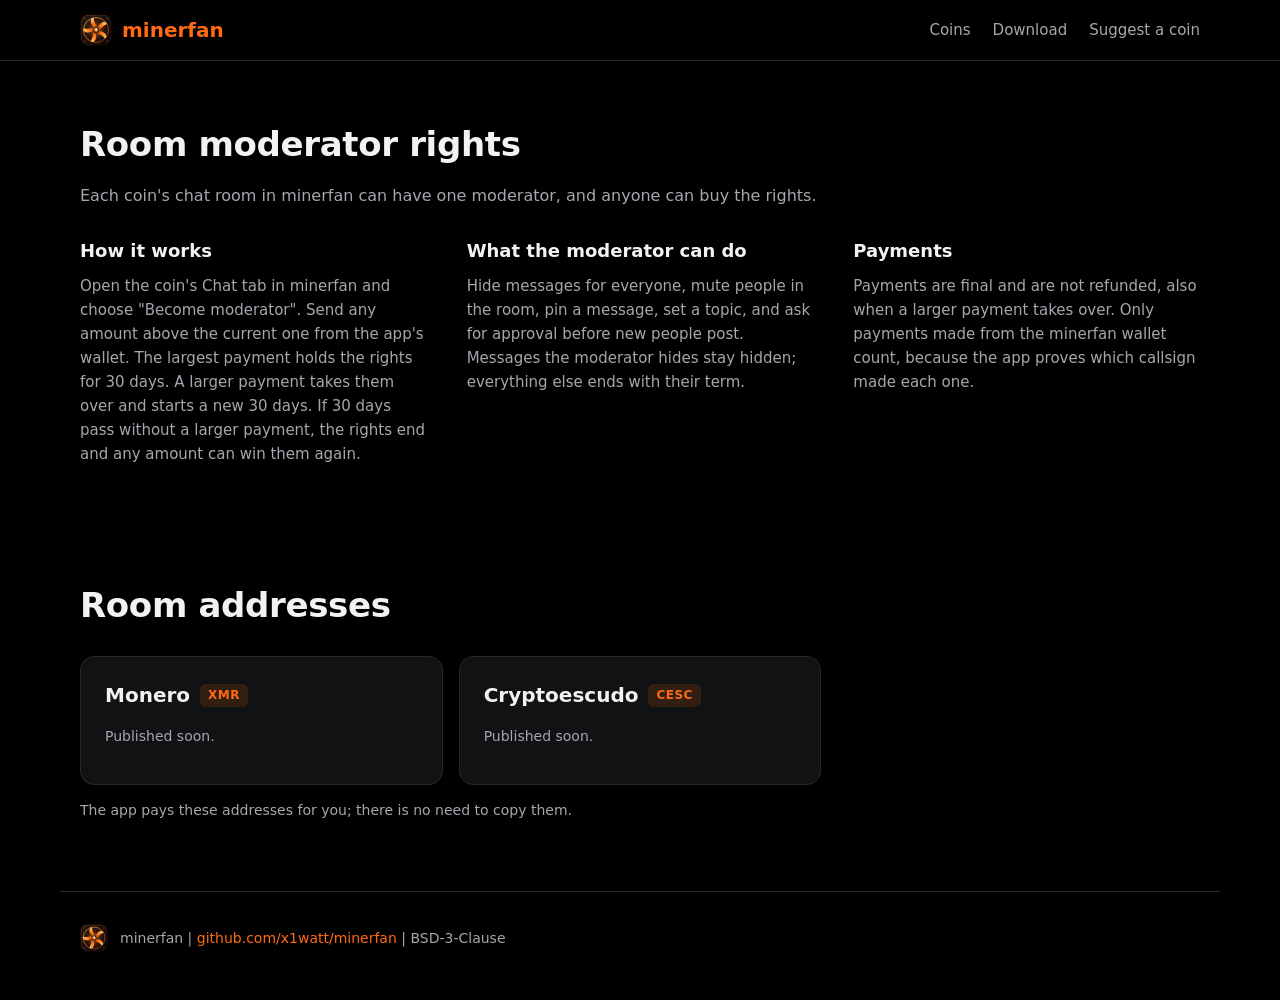
==== moderation.html @ f653abac "Room moderator rights page (addresses to be published), linked from the chat card" ====
<!doctype html>
<html lang="en">
<head>
<meta charset="utf-8">
<meta name="viewport" content="width=device-width, initial-scale=1">
<title>minerfan: room moderator rights</title>
<meta name="description" content="How moderator rights in minerfan's coin chat rooms are bought, and the address of each room.">
<meta name="theme-color" content="#000000">
<link rel="icon" href="img/icon.svg" type="image/svg+xml">
<link rel="stylesheet" href="style.css">
</head>
<body>

<header class="top">
  <div class="wrap bar">
    <a class="brand" href="index.html"><img src="img/icon.svg" alt="" width="32" height="32"> minerfan</a>
    <nav>
      <a href="index.html#coins">Coins</a>
      <a href="index.html#download">Download</a>
      <a href="index.html#suggest">Suggest a coin</a>
    </nav>
  </div>
</header>

<main>
<section class="wrap">
  <h2>Room moderator rights</h2>
  <p class="section-lead">Each coin's chat room in minerfan can have one
  moderator, and anyone can buy the rights.</p>

  <div class="grid two notes">
    <div>
      <h3>How it works</h3>
      <p>Open the coin's Chat tab in minerfan and choose "Become moderator".
      Send any amount above the current one from the app's wallet. The
      largest payment holds the rights for 30 days. A larger payment takes
      them over and starts a new 30 days. If 30 days pass without a larger
      payment, the rights end and any amount can win them again.</p>
    </div>
    <div>
      <h3>What the moderator can do</h3>
      <p>Hide messages for everyone, mute people in the room, pin a message,
      set a topic, and ask for approval before new people post. Messages the
      moderator hides stay hidden; everything else ends with their term.</p>
    </div>
    <div>
      <h3>Payments</h3>
      <p>Payments are final and are not refunded, also when a larger payment
      takes over. Only payments made from the minerfan wallet count, because
      the app proves which callsign made each one.</p>
    </div>
  </div>
</section>

<section class="wrap">
  <h2>Room addresses</h2>
  <div class="coins">
    <article class="coin">
      <h3>Monero <span class="ticker">XMR</span></h3>
      <p class="fine">Published soon.</p>
    </article>
    <article class="coin">
      <h3>Cryptoescudo <span class="ticker">CESC</span></h3>
      <p class="fine">Published soon.</p>
    </article>
  </div>
  <p class="fine">The app pays these addresses for you; there is no need to
  copy them.</p>
</section>
</main>

<footer class="wrap foot">
  <img src="img/icon.svg" alt="" width="28" height="28">
  <span>minerfan | <a href="https://github.com/x1watt/minerfan">github.com/x1watt/minerfan</a> | BSD-3-Clause</span>
</footer>

</body>
</html>
---- style.css ----
:root {
  --bg: #000;
  --panel: #111214;
  --panel-2: #17181b;
  --line: #26282c;
  --text: #f2f2f2;
  --muted: #a4a7ad;
  --accent: #ff6a13;
  --accent-soft: rgba(255, 106, 19, 0.14);
  --radius: 14px;
  color-scheme: dark;
}

* { box-sizing: border-box; }

html { scroll-behavior: smooth; }

body {
  margin: 0;
  background: var(--bg);
  color: var(--text);
  font: 16px/1.6 system-ui, -apple-system, "Segoe UI", Roboto, Ubuntu, "Helvetica Neue", Arial, sans-serif;
  -webkit-font-smoothing: antialiased;
}

a { color: var(--accent); text-decoration: none; }
a:hover { text-decoration: underline; }

img { max-width: 100%; height: auto; display: block; }

.wrap {
  max-width: 1160px;
  margin: 0 auto;
  padding-inline: 20px;
}

/* top bar */
.top {
  position: sticky;
  top: 0;
  z-index: 10;
  background: rgba(0, 0, 0, 0.82);
  backdrop-filter: blur(10px);
  border-bottom: 1px solid var(--line);
}
.bar {
  display: flex;
  align-items: center;
  justify-content: space-between;
  gap: 16px;
  min-height: 60px;
}
.brand {
  display: flex;
  align-items: center;
  gap: 10px;
  color: var(--accent);
  font-weight: 700;
  font-size: 20px;
}
.brand:hover { text-decoration: none; }
nav { display: flex; gap: 22px; flex-wrap: wrap; }
nav a { color: var(--muted); font-size: 15px; }
nav a:hover { color: var(--text); text-decoration: none; }

/* hero */
.hero {
  display: grid;
  grid-template-columns: 1fr 1.25fr;
  gap: 48px;
  align-items: center;
  padding-block: 72px 56px;
}
.eyebrow {
  color: var(--accent);
  font-weight: 600;
  font-size: 14px;
  letter-spacing: 0.04em;
  text-transform: uppercase;
  margin: 0 0 14px;
}
h1 {
  font-size: clamp(34px, 4.6vw, 54px);
  line-height: 1.08;
  margin: 0 0 20px;
  letter-spacing: -0.02em;
}
.lead { color: var(--muted); font-size: 18px; margin: 0 0 28px; }
.cta { display: flex; flex-wrap: wrap; gap: 12px; }
.btn {
  display: inline-block;
  padding: 12px 20px;
  border-radius: 999px;
  font-weight: 600;
  font-size: 15px;
  border: 1px solid transparent;
}
.btn:hover { text-decoration: none; filter: brightness(1.08); }
.btn.primary { background: var(--accent); color: #140700; }
.btn.ghost { border-color: var(--line); color: var(--text); }
.fine { color: var(--muted); font-size: 14px; }
.center { text-align: center; }

.hero-shot {
  margin: 0;
  border-radius: var(--radius);
  overflow: hidden;
  border: 1px solid var(--line);
  box-shadow: 0 30px 80px rgba(255, 106, 19, 0.12), 0 10px 30px rgba(0, 0, 0, 0.6);
}

/* sections */
section { padding-block: 56px; }
h2 {
  font-size: clamp(26px, 3vw, 34px);
  margin: 0 0 24px;
  letter-spacing: -0.01em;
}
h3 { font-size: 18px; margin: 0 0 8px; }
.section-lead { color: var(--muted); margin: -12px 0 28px; max-width: 760px; }

.grid {
  display: grid;
  grid-template-columns: repeat(auto-fill, minmax(250px, 1fr));
  gap: 16px;
}
.grid.two { grid-template-columns: repeat(auto-fill, minmax(320px, 1fr)); gap: 28px 40px; }
.card {
  background: var(--panel);
  border: 1px solid var(--line);
  border-radius: var(--radius);
  padding: 22px;
}
.card h3 { color: var(--text); }
.card p, .notes p { color: var(--muted); margin: 0; font-size: 15px; }
.card::before {
  content: "";
  display: block;
  width: 28px;
  height: 4px;
  border-radius: 2px;
  background: var(--accent);
  margin-bottom: 14px;
}

/* screenshots */
.shots {
  display: grid;
  grid-template-columns: repeat(2, 1fr);
  gap: 28px;
}
figure { margin: 0; }
.shots img, .chat-pair img {
  border-radius: 10px;
  border: 1px solid var(--line);
}
figcaption, .caption { color: var(--muted); font-size: 15px; margin-top: 10px; }
figcaption b, .caption b { color: var(--text); }

.chat-pair {
  display: grid;
  grid-template-columns: 1fr 250px;
  gap: 24px;
  align-items: start;
  margin-top: 36px;
  padding: 24px;
  background: var(--panel);
  border: 1px solid var(--line);
  border-radius: var(--radius);
}
.chat-pair .caption { grid-column: 1 / -1; margin: 0; }
.chat-pair .phone img { border-radius: 22px; }

/* downloads */
.downloads {
  display: grid;
  grid-template-columns: 1fr 1fr;
  gap: 20px;
  margin-bottom: 18px;
}
.dl {
  background: var(--panel);
  border: 1px solid var(--line);
  border-radius: var(--radius);
  padding: 26px;
}
.dl h3 { font-size: 22px; }
.dl p { color: var(--muted); margin: 0 0 18px; }
.dl ol { color: var(--muted); font-size: 14px; padding-left: 20px; margin: 18px 0 0; }
.dl ol li { margin-bottom: 6px; }
pre {
  background: var(--panel-2);
  border: 1px solid var(--line);
  border-radius: 10px;
  padding: 14px 16px;
  overflow-x: auto;
  margin: 18px 0 10px;
}
code { font: 14px/1.5 ui-monospace, SFMono-Regular, Menlo, Consolas, monospace; color: var(--text); }

.notes h3 { color: var(--text); }

/* footer */
.foot {
  display: flex;
  align-items: center;
  gap: 12px;
  color: var(--muted);
  font-size: 14px;
  padding-block: 32px 48px;
  border-top: 1px solid var(--line);
}

@media (max-width: 900px) {
  .hero { grid-template-columns: 1fr; padding-block: 44px 24px; gap: 32px; }
  .shots { grid-template-columns: 1fr; }
  .downloads { grid-template-columns: 1fr; }
  .chat-pair { grid-template-columns: 1fr; }
  .chat-pair .phone { max-width: 260px; margin: 0 auto; }
}

@media (max-width: 560px) {
  nav { gap: 16px; flex-wrap: nowrap; }
  nav a[href="#features"], nav a[href="#screens"] { display: none; }
  .btn { width: 100%; text-align: center; }
}

/* icons in buttons (Simple Icons, CC0) */
.btn { display: inline-flex; align-items: center; gap: 10px; }
svg.os { width: 18px; height: 18px; fill: currentColor; flex: none; }

/* suggest a coin */
.suggest {
  display: grid;
  grid-template-columns: 1fr auto;
  gap: 28px;
  align-items: end;
  background: var(--panel);
  border: 1px solid var(--line);
  border-radius: var(--radius);
  padding: 26px;
}
.suggest p { color: var(--muted); margin: 0 0 12px; max-width: 760px; }
.suggest ol { color: var(--muted); padding-left: 20px; margin: 0 0 14px; max-width: 760px; }
.suggest ol li { margin-bottom: 6px; }
.suggest .fine { margin: 0; }

@media (max-width: 900px) {
  .suggest { grid-template-columns: 1fr; align-items: start; }
}
@media (max-width: 560px) {
  nav a[href="#screens"], nav a[href="#suggest"] { display: none; }
  .btn { justify-content: center; }
}

/* supported coins */
.coins {
  display: grid;
  grid-template-columns: repeat(auto-fill, minmax(340px, 1fr));
  gap: 16px;
  margin-bottom: 14px;
}
.coin {
  background: var(--panel);
  border: 1px solid var(--line);
  border-radius: var(--radius);
  padding: 22px 24px;
}
.coin h3 { font-size: 20px; margin-bottom: 14px; display: flex; align-items: center; gap: 10px; }
.ticker {
  font-size: 12px;
  font-weight: 700;
  color: var(--accent);
  background: var(--accent-soft);
  border-radius: 6px;
  padding: 2px 8px;
  letter-spacing: 0.04em;
}
.coin dl {
  display: grid;
  grid-template-columns: 96px 1fr;
  gap: 8px 14px;
  margin: 0;
  font-size: 15px;
}
.coin dt { color: var(--muted); }
.coin dd { margin: 0; }

@media (max-width: 560px) {
  nav a[href="#coins"] { display: none; }
  .coins { grid-template-columns: 1fr; }
}
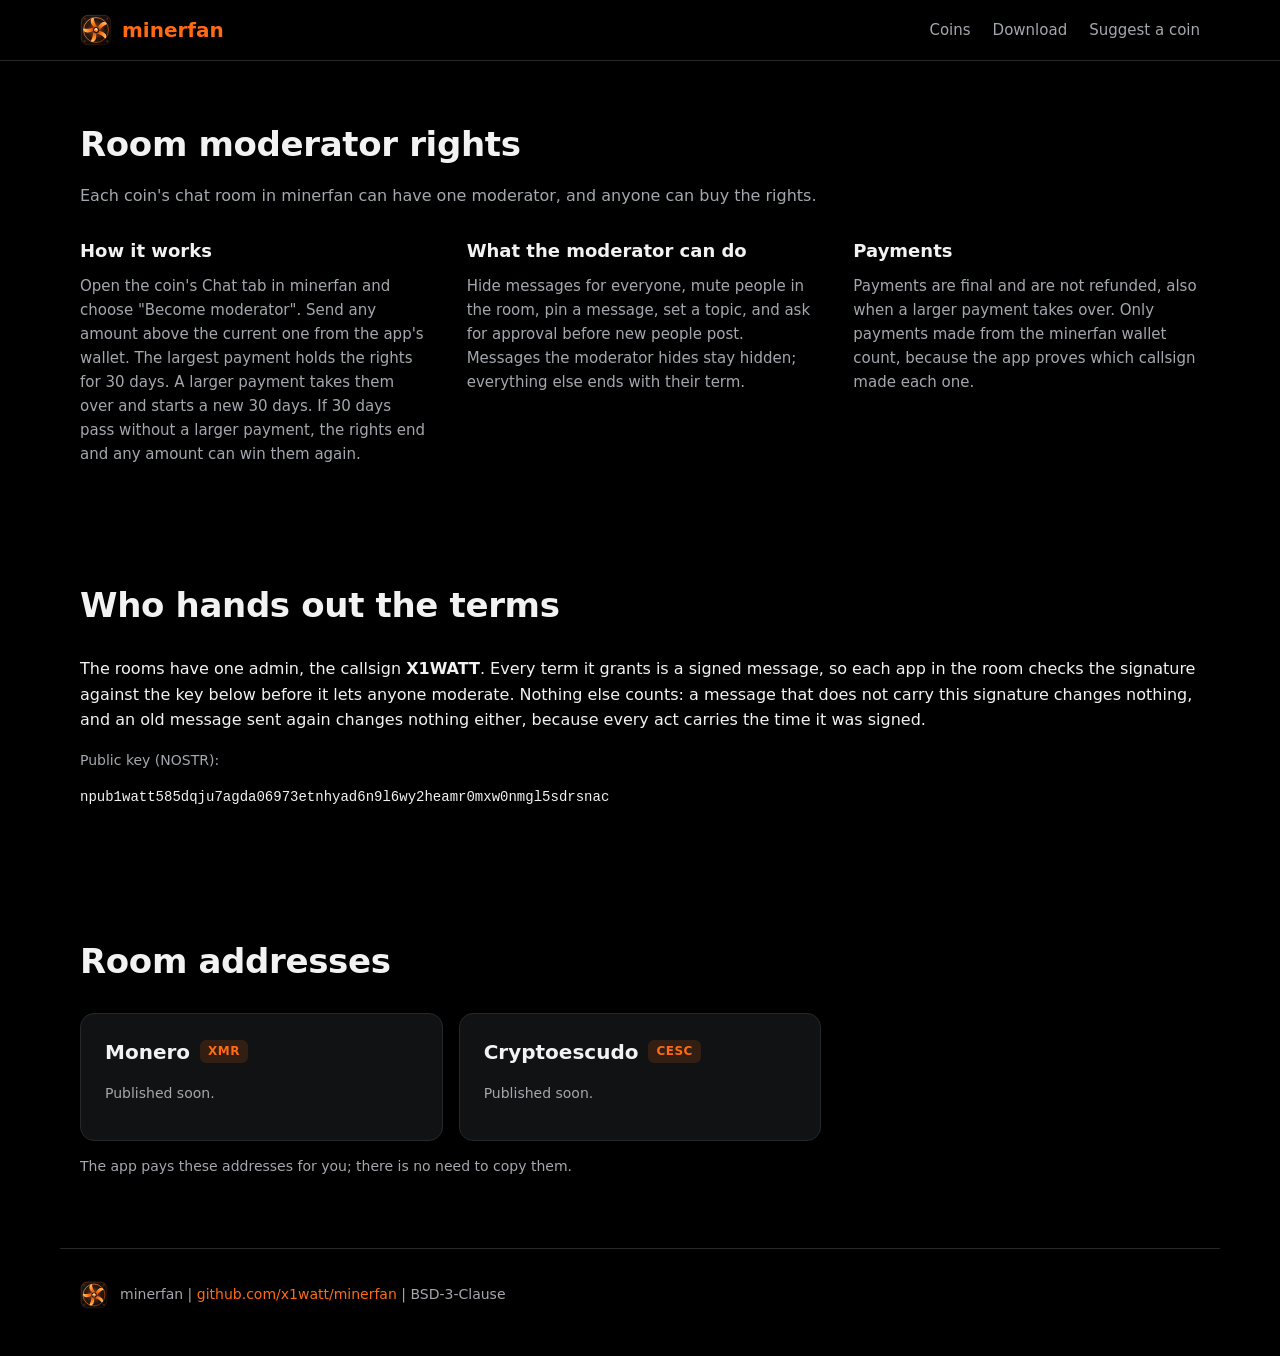
==== commit c6c97446: "Moderation page: publish the admin key that signs the terms" ====
--- a/moderation.html
+++ b/moderation.html
@@ -53,6 +53,18 @@
 </section>
 
 <section class="wrap">
+  <h2>Who hands out the terms</h2>
+  <p>The rooms have one admin, the callsign <strong>X1WATT</strong>. Every
+  term it grants is a signed message, so each app in the room checks the
+  signature against the key below before it lets anyone moderate. Nothing
+  else counts: a message that does not carry this signature changes nothing,
+  and an old message sent again changes nothing either, because every act
+  carries the time it was signed.</p>
+  <p class="fine">Public key (NOSTR):</p>
+  <p class="fine"><code>npub1watt585dqju7agda06973etnhyad6n9l6wy2heamr0mxw0nmgl5sdrsnac</code></p>
+</section>
+
+<section class="wrap">
   <h2>Room addresses</h2>
   <div class="coins">
     <article class="coin">
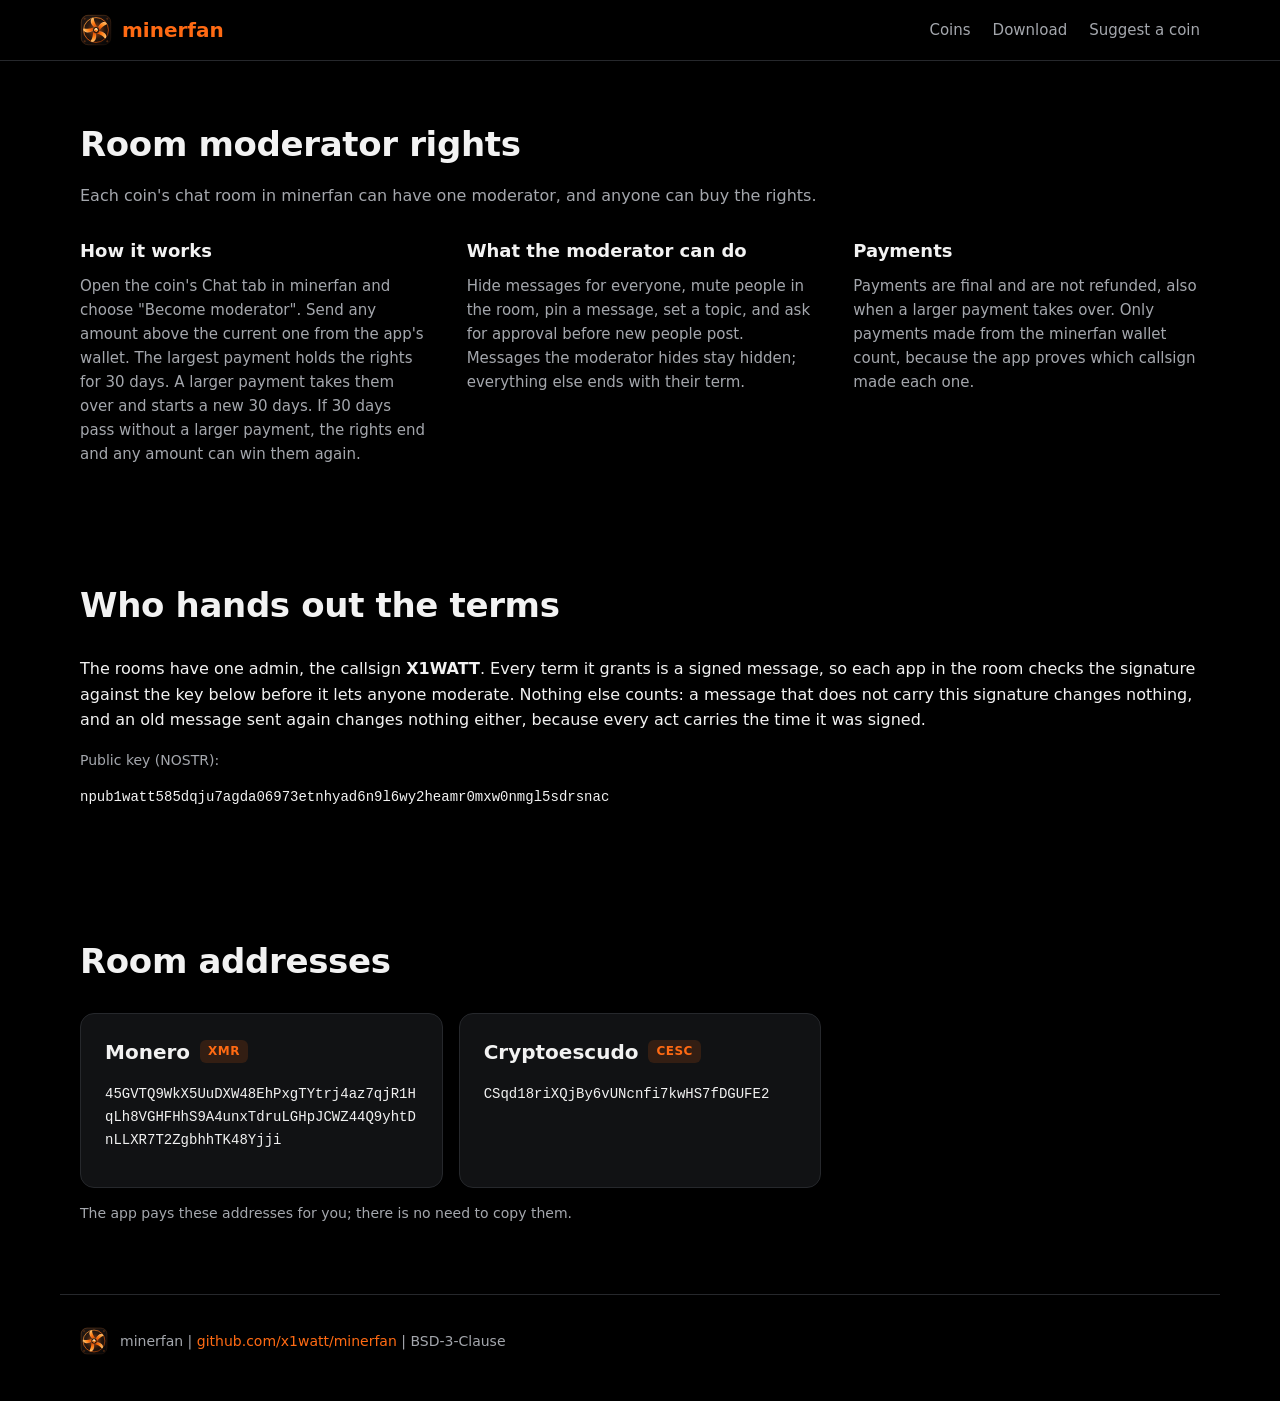
==== commit 14eeec98: "Moderation page: publish the room addresses" ====
--- a/moderation.html
+++ b/moderation.html
@@ -69,11 +69,11 @@
   <div class="coins">
     <article class="coin">
       <h3>Monero <span class="ticker">XMR</span></h3>
-      <p class="fine">Published soon.</p>
+      <p class="fine"><code>45GVTQ9WkX5UuDXW48EhPxgTYtrj4az7qjR1HqLh8VGHFHhS9A4unxTdruLGHpJCWZ44Q9yhtDnLLXR7T2ZgbhhTK48Yjji</code></p>
     </article>
     <article class="coin">
       <h3>Cryptoescudo <span class="ticker">CESC</span></h3>
-      <p class="fine">Published soon.</p>
+      <p class="fine"><code>CSqd18riXQjBy6vUNcnfi7kwHS7fDGUFE2</code></p>
     </article>
   </div>
   <p class="fine">The app pays these addresses for you; there is no need to
--- a/style.css
+++ b/style.css
@@ -290,3 +290,5 @@
   nav a[href="#coins"] { display: none; }
   .coins { grid-template-columns: 1fr; }
 }
+
+.coin code { overflow-wrap: anywhere; }
